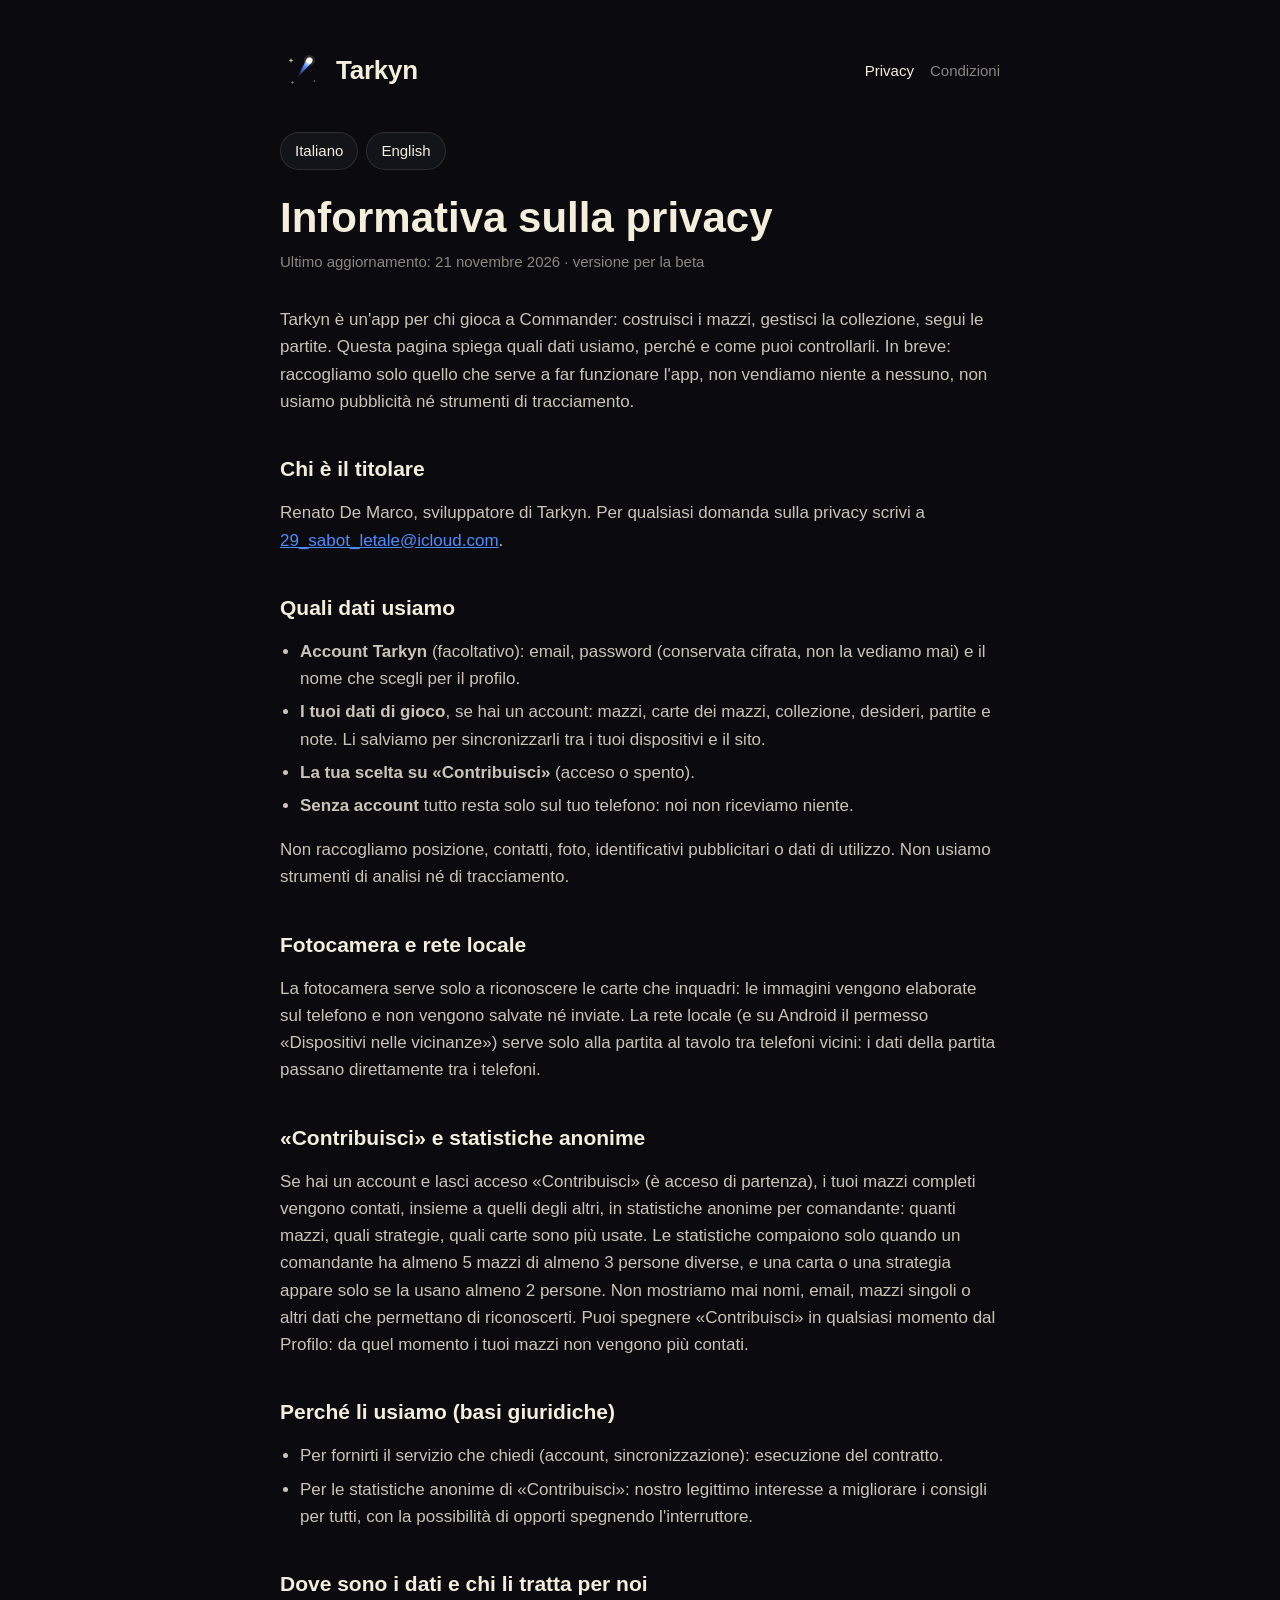
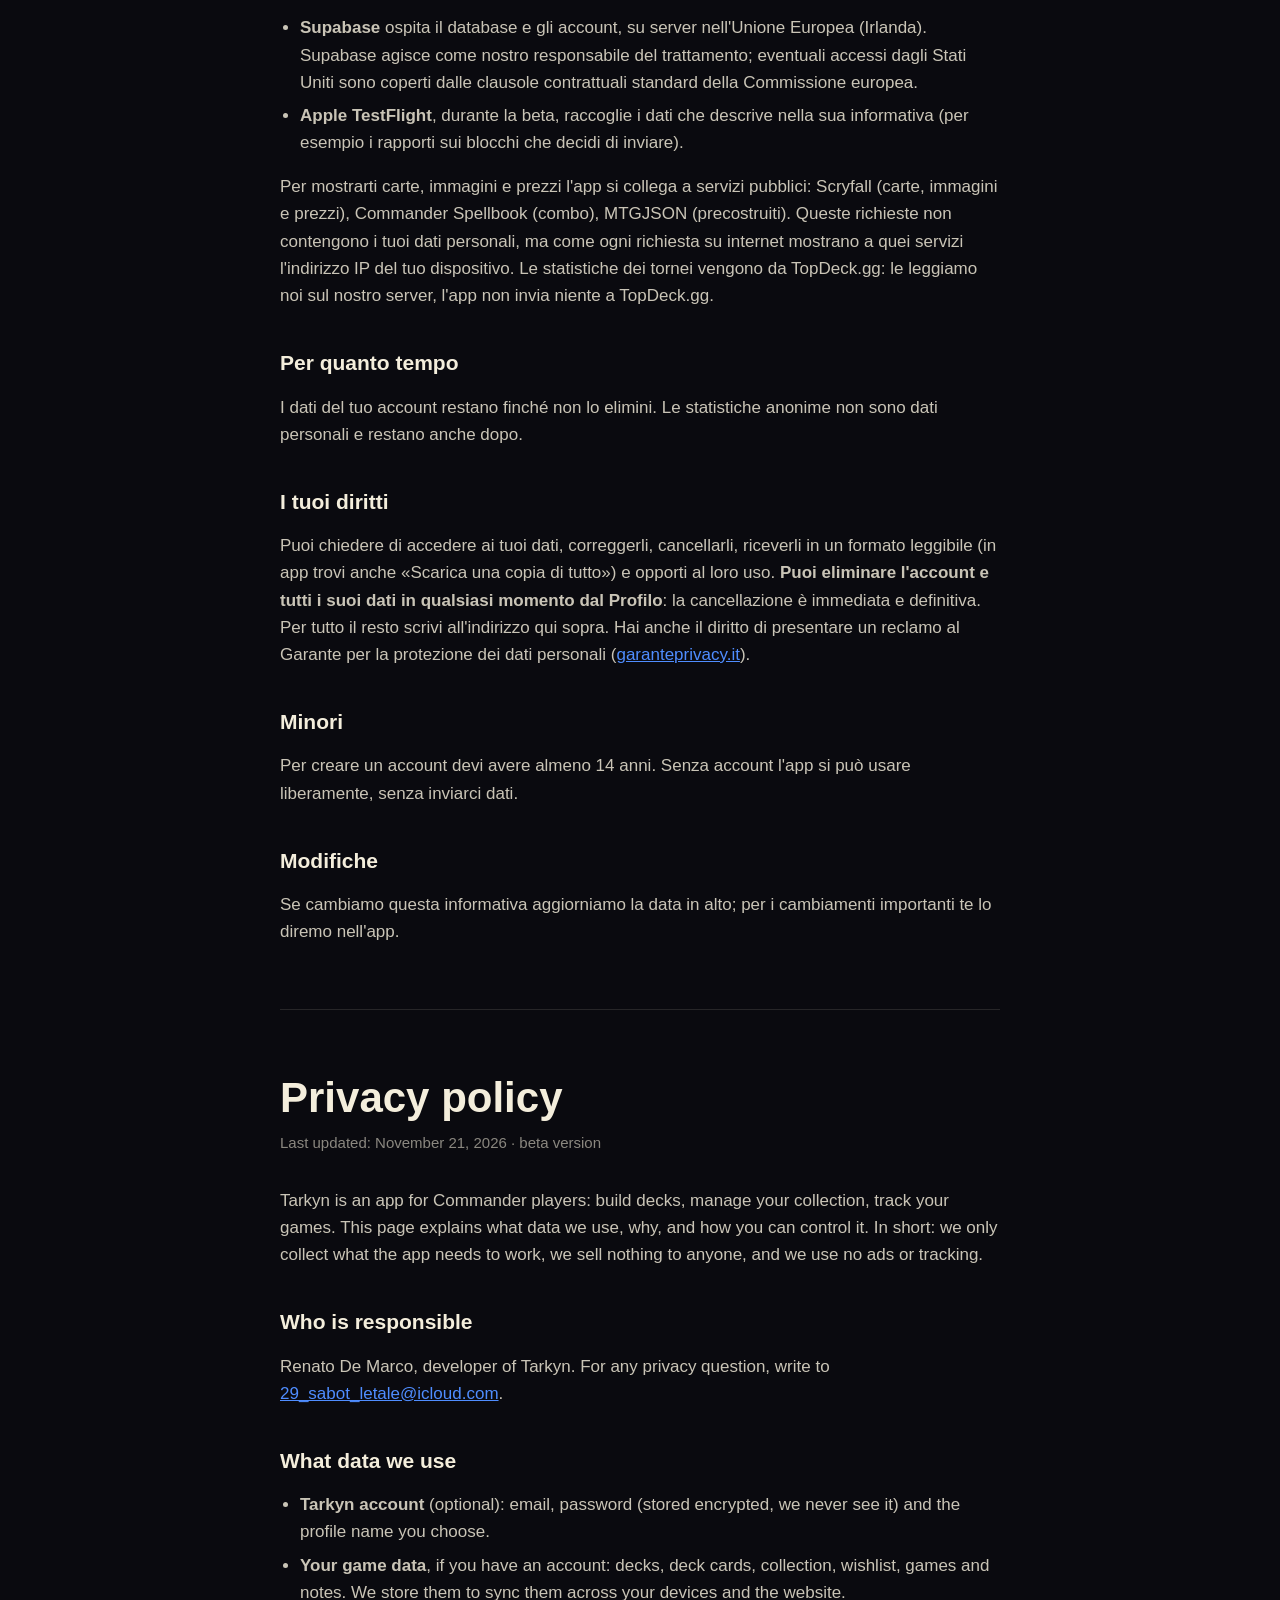
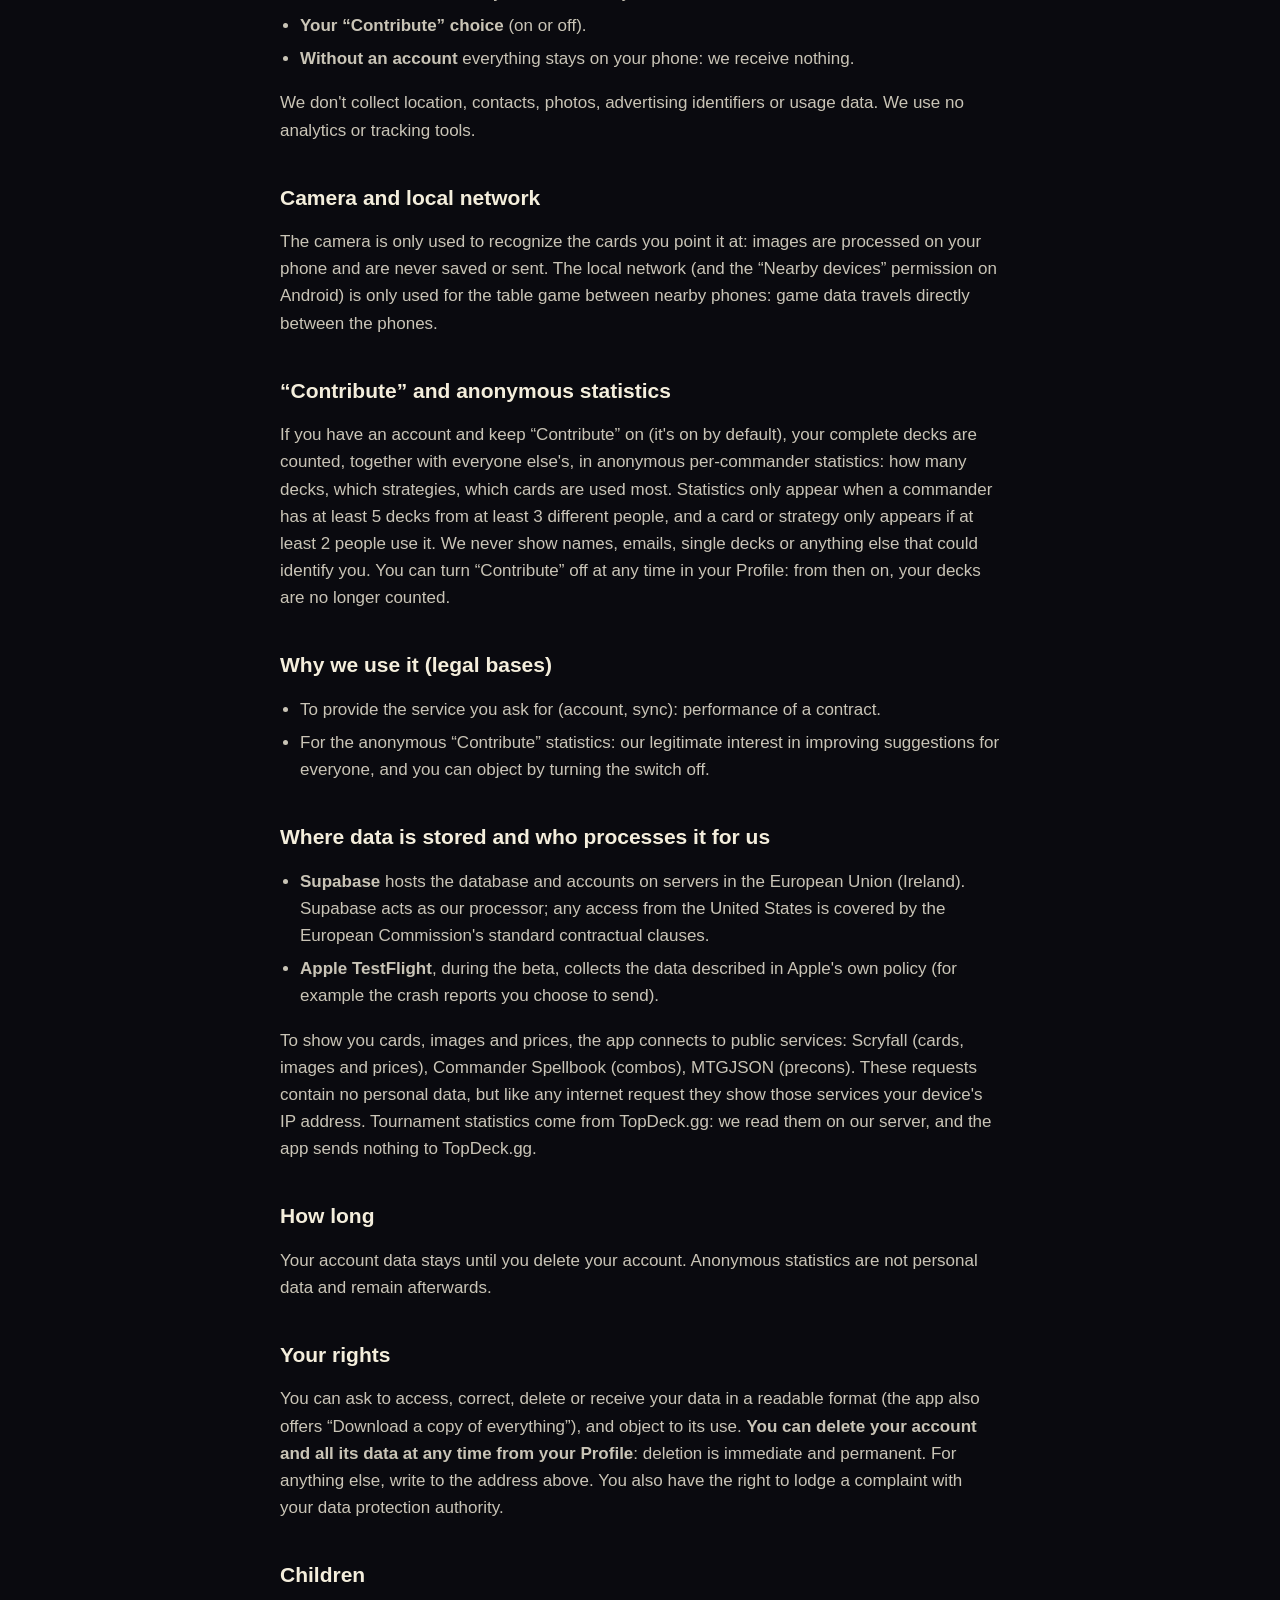
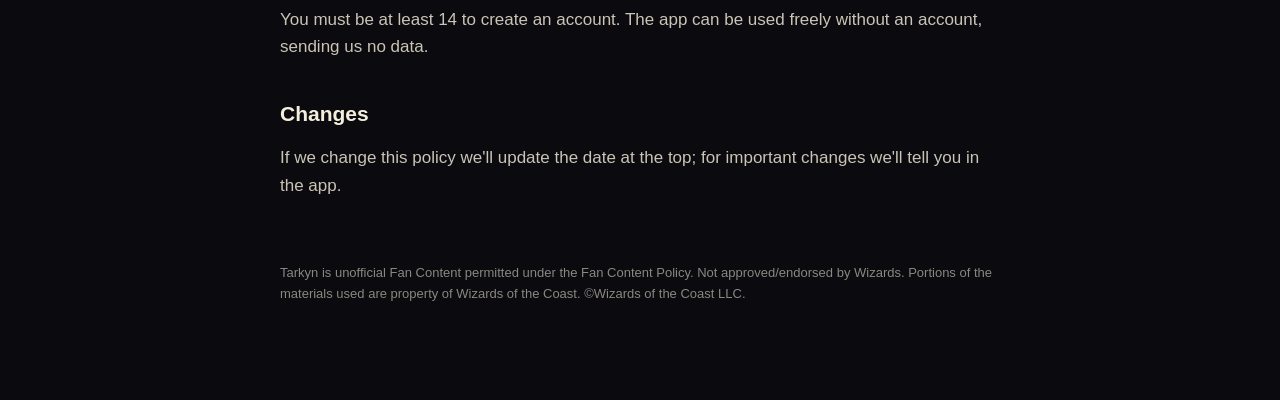
==== privacy.html @ 8ca58e92 "Pagine di Tarkyn: privacy e condizioni d'uso" ====
<!doctype html>
<html lang="it">
<head>
<meta charset="utf-8">
<meta name="viewport" content="width=device-width, initial-scale=1">
<title>Tarkyn · Privacy</title>
<meta name="description" content="Informativa sulla privacy di Tarkyn, l'app per giocatori di Commander.">
<link rel="icon" href="favicon.svg">
<link rel="stylesheet" href="stile.css">
</head>
<body>
<main>
<header>
  <svg viewBox="0 0 120 120" aria-hidden="true"><defs><linearGradient id="t" x1="60" y1="14" x2="60" y2="76" gradientUnits="userSpaceOnUse"><stop offset="0" stop-color="#F4EEDC"/><stop offset=".375" stop-color="#4F8DFF"/><stop offset="1" stop-color="#4F8DFF" stop-opacity="0"/></linearGradient></defs><g transform="translate(-8 8) rotate(35 60 66)"><path d="M51.5 18Q60 15 68.5 18L60 76Z" fill="url(#t)"/><circle cx="60" cy="17" r="15" fill="#FFFDF6" fill-opacity=".14"/><circle cx="60" cy="17" r="8.5" fill="#FFFDF6"/></g><path d="M30 27L31.96 32.04L37 34L31.96 35.96L30 41L28.04 35.96L23 34L28.04 32.04Z" fill="#F4EEDC" fill-opacity=".75"/><path d="M34 89L35.4 92.6L39 94L35.4 95.4L34 99L32.6 95.4L29 94L32.6 92.6Z" fill="#F4EEDC" fill-opacity=".5"/><path d="M94 86L95.12 88.88L98 90L95.12 91.12L94 94L92.88 91.12L90 90L92.88 88.88Z" fill="#F4EEDC" fill-opacity=".4"/></svg>
  <a href="./">Tarkyn</a>
  <nav><a href="privacy.html" aria-current="page">Privacy</a><a href="termini.html">Condizioni</a></nav>
</header>

<div class="lingue"><a href="#it">Italiano</a><a href="#en">English</a></div>

<section id="it" lang="it">
<h1>Informativa sulla privacy</h1>
<p class="data">Ultimo aggiornamento: 21 novembre 2026 · versione per la beta</p>

<p>Tarkyn è un'app per chi gioca a Commander: costruisci i mazzi, gestisci la collezione, segui le partite. Questa pagina spiega quali dati usiamo, perché e come puoi controllarli. In breve: raccogliamo solo quello che serve a far funzionare l'app, non vendiamo niente a nessuno, non usiamo pubblicità né strumenti di tracciamento.</p>

<h2>Chi è il titolare</h2>
<p>Renato De Marco, sviluppatore di Tarkyn. Per qualsiasi domanda sulla privacy scrivi a <a href="mailto:29_sabot_letale@icloud.com">29_sabot_letale@icloud.com</a>.</p>

<h2>Quali dati usiamo</h2>
<ul>
  <li><strong>Account Tarkyn</strong> (facoltativo): email, password (conservata cifrata, non la vediamo mai) e il nome che scegli per il profilo.</li>
  <li><strong>I tuoi dati di gioco</strong>, se hai un account: mazzi, carte dei mazzi, collezione, desideri, partite e note. Li salviamo per sincronizzarli tra i tuoi dispositivi e il sito.</li>
  <li><strong>La tua scelta su «Contribuisci»</strong> (acceso o spento).</li>
  <li><strong>Senza account</strong> tutto resta solo sul tuo telefono: noi non riceviamo niente.</li>
</ul>
<p>Non raccogliamo posizione, contatti, foto, identificativi pubblicitari o dati di utilizzo. Non usiamo strumenti di analisi né di tracciamento.</p>

<h2>Fotocamera e rete locale</h2>
<p>La fotocamera serve solo a riconoscere le carte che inquadri: le immagini vengono elaborate sul telefono e non vengono salvate né inviate. La rete locale (e su Android il permesso «Dispositivi nelle vicinanze») serve solo alla partita al tavolo tra telefoni vicini: i dati della partita passano direttamente tra i telefoni.</p>

<h2>«Contribuisci» e statistiche anonime</h2>
<p>Se hai un account e lasci acceso «Contribuisci» (è acceso di partenza), i tuoi mazzi completi vengono contati, insieme a quelli degli altri, in statistiche anonime per comandante: quanti mazzi, quali strategie, quali carte sono più usate. Le statistiche compaiono solo quando un comandante ha almeno 5 mazzi di almeno 3 persone diverse, e una carta o una strategia appare solo se la usano almeno 2 persone. Non mostriamo mai nomi, email, mazzi singoli o altri dati che permettano di riconoscerti. Puoi spegnere «Contribuisci» in qualsiasi momento dal Profilo: da quel momento i tuoi mazzi non vengono più contati.</p>

<h2>Perché li usiamo (basi giuridiche)</h2>
<ul>
  <li>Per fornirti il servizio che chiedi (account, sincronizzazione): esecuzione del contratto.</li>
  <li>Per le statistiche anonime di «Contribuisci»: nostro legittimo interesse a migliorare i consigli per tutti, con la possibilità di opporti spegnendo l'interruttore.</li>
</ul>

<h2>Dove sono i dati e chi li tratta per noi</h2>
<ul>
  <li><strong>Supabase</strong> ospita il database e gli account, su server nell'Unione Europea (Irlanda). Supabase agisce come nostro responsabile del trattamento; eventuali accessi dagli Stati Uniti sono coperti dalle clausole contrattuali standard della Commissione europea.</li>
  <li><strong>Apple TestFlight</strong>, durante la beta, raccoglie i dati che descrive nella sua informativa (per esempio i rapporti sui blocchi che decidi di inviare).</li>
</ul>
<p>Per mostrarti carte, immagini e prezzi l'app si collega a servizi pubblici: Scryfall (carte, immagini e prezzi), Commander Spellbook (combo), MTGJSON (precostruiti). Queste richieste non contengono i tuoi dati personali, ma come ogni richiesta su internet mostrano a quei servizi l'indirizzo IP del tuo dispositivo. Le statistiche dei tornei vengono da TopDeck.gg: le leggiamo noi sul nostro server, l'app non invia niente a TopDeck.gg.</p>

<h2>Per quanto tempo</h2>
<p>I dati del tuo account restano finché non lo elimini. Le statistiche anonime non sono dati personali e restano anche dopo.</p>

<h2>I tuoi diritti</h2>
<p>Puoi chiedere di accedere ai tuoi dati, correggerli, cancellarli, riceverli in un formato leggibile (in app trovi anche «Scarica una copia di tutto») e opporti al loro uso. <strong>Puoi eliminare l'account e tutti i suoi dati in qualsiasi momento dal Profilo</strong>: la cancellazione è immediata e definitiva. Per tutto il resto scrivi all'indirizzo qui sopra. Hai anche il diritto di presentare un reclamo al Garante per la protezione dei dati personali (<a href="https://www.garanteprivacy.it">garanteprivacy.it</a>).</p>

<h2>Minori</h2>
<p>Per creare un account devi avere almeno 14 anni. Senza account l'app si può usare liberamente, senza inviarci dati.</p>

<h2>Modifiche</h2>
<p>Se cambiamo questa informativa aggiorniamo la data in alto; per i cambiamenti importanti te lo diremo nell'app.</p>
</section>

<hr>

<section id="en" lang="en">
<h1>Privacy policy</h1>
<p class="data">Last updated: November 21, 2026 · beta version</p>

<p>Tarkyn is an app for Commander players: build decks, manage your collection, track your games. This page explains what data we use, why, and how you can control it. In short: we only collect what the app needs to work, we sell nothing to anyone, and we use no ads or tracking.</p>

<h2>Who is responsible</h2>
<p>Renato De Marco, developer of Tarkyn. For any privacy question, write to <a href="mailto:29_sabot_letale@icloud.com">29_sabot_letale@icloud.com</a>.</p>

<h2>What data we use</h2>
<ul>
  <li><strong>Tarkyn account</strong> (optional): email, password (stored encrypted, we never see it) and the profile name you choose.</li>
  <li><strong>Your game data</strong>, if you have an account: decks, deck cards, collection, wishlist, games and notes. We store them to sync them across your devices and the website.</li>
  <li><strong>Your “Contribute” choice</strong> (on or off).</li>
  <li><strong>Without an account</strong> everything stays on your phone: we receive nothing.</li>
</ul>
<p>We don't collect location, contacts, photos, advertising identifiers or usage data. We use no analytics or tracking tools.</p>

<h2>Camera and local network</h2>
<p>The camera is only used to recognize the cards you point it at: images are processed on your phone and are never saved or sent. The local network (and the “Nearby devices” permission on Android) is only used for the table game between nearby phones: game data travels directly between the phones.</p>

<h2>“Contribute” and anonymous statistics</h2>
<p>If you have an account and keep “Contribute” on (it's on by default), your complete decks are counted, together with everyone else's, in anonymous per-commander statistics: how many decks, which strategies, which cards are used most. Statistics only appear when a commander has at least 5 decks from at least 3 different people, and a card or strategy only appears if at least 2 people use it. We never show names, emails, single decks or anything else that could identify you. You can turn “Contribute” off at any time in your Profile: from then on, your decks are no longer counted.</p>

<h2>Why we use it (legal bases)</h2>
<ul>
  <li>To provide the service you ask for (account, sync): performance of a contract.</li>
  <li>For the anonymous “Contribute” statistics: our legitimate interest in improving suggestions for everyone, and you can object by turning the switch off.</li>
</ul>

<h2>Where data is stored and who processes it for us</h2>
<ul>
  <li><strong>Supabase</strong> hosts the database and accounts on servers in the European Union (Ireland). Supabase acts as our processor; any access from the United States is covered by the European Commission's standard contractual clauses.</li>
  <li><strong>Apple TestFlight</strong>, during the beta, collects the data described in Apple's own policy (for example the crash reports you choose to send).</li>
</ul>
<p>To show you cards, images and prices, the app connects to public services: Scryfall (cards, images and prices), Commander Spellbook (combos), MTGJSON (precons). These requests contain no personal data, but like any internet request they show those services your device's IP address. Tournament statistics come from TopDeck.gg: we read them on our server, and the app sends nothing to TopDeck.gg.</p>

<h2>How long</h2>
<p>Your account data stays until you delete your account. Anonymous statistics are not personal data and remain afterwards.</p>

<h2>Your rights</h2>
<p>You can ask to access, correct, delete or receive your data in a readable format (the app also offers “Download a copy of everything”), and object to its use. <strong>You can delete your account and all its data at any time from your Profile</strong>: deletion is immediate and permanent. For anything else, write to the address above. You also have the right to lodge a complaint with your data protection authority.</p>

<h2>Children</h2>
<p>You must be at least 14 to create an account. The app can be used freely without an account, sending us no data.</p>

<h2>Changes</h2>
<p>If we change this policy we'll update the date at the top; for important changes we'll tell you in the app.</p>
</section>

<footer>Tarkyn is unofficial Fan Content permitted under the Fan Content Policy. Not approved/endorsed by Wizards. Portions of the materials used are property of Wizards of the Coast. ©Wizards of the Coast LLC.</footer>
</main>
</body>
</html>
---- stile.css ----
:root { --notte: #0A0A0F; --superficie: #13131A; --avorio: #F4EEDC; --testo: rgba(244, 238, 220, .82); --tenue: rgba(244, 238, 220, .55); --blu: #4F8DFF; }
* { box-sizing: border-box; }
html { background: var(--notte); }
body {
  margin: 0; color: var(--testo); font: 17px/1.6 -apple-system, BlinkMacSystemFont, "SF Pro Text", "Segoe UI", Roboto, sans-serif;
  background: radial-gradient(60rem 40rem at 85% -10%, rgba(79, 141, 255, .22), transparent 70%), var(--notte);
  min-height: 100vh;
}
main { max-width: 760px; margin: 0 auto; padding: 48px 20px 96px; }
header { display: flex; align-items: center; flex-wrap: wrap; gap: 12px; margin-bottom: 40px; }
header svg { width: 44px; height: 44px; flex: none; }
header > a { color: var(--avorio); text-decoration: none; font: 800 26px/1 -apple-system, "SF Pro Display", sans-serif; font-stretch: expanded; letter-spacing: -.01em; }
nav { margin-left: auto; display: flex; gap: 16px; font: 500 15px/1 -apple-system, sans-serif; }
nav a { color: var(--tenue); text-decoration: none; }
nav a[aria-current] { color: var(--avorio); }
h1 { color: var(--avorio); font: 800 clamp(30px, 6vw, 42px)/1.15 -apple-system, "SF Pro Display", sans-serif; font-stretch: expanded; margin: 0 0 8px; }
h2 { color: var(--avorio); font: 700 21px/1.3 -apple-system, "SF Pro Display", sans-serif; margin: 40px 0 8px; }
.data { color: var(--tenue); font-size: 15px; margin: 0 0 32px; }
a { color: var(--blu); }
ul { padding-left: 20px; }
li { margin: 6px 0; }
.lingue { display: inline-flex; gap: 8px; margin-bottom: 24px; }
.lingue a { padding: 6px 14px; border-radius: 999px; background: var(--superficie); color: var(--avorio); text-decoration: none; font-size: 15px; border: 1px solid rgba(244, 238, 220, .12); }
.nota { background: var(--superficie); border: 1px solid rgba(244, 238, 220, .1); border-radius: 20px; padding: 16px 20px; margin: 24px 0; }
footer { margin-top: 64px; color: var(--tenue); font-size: 13px; }
hr { border: 0; border-top: 1px solid rgba(244, 238, 220, .12); margin: 64px 0; }
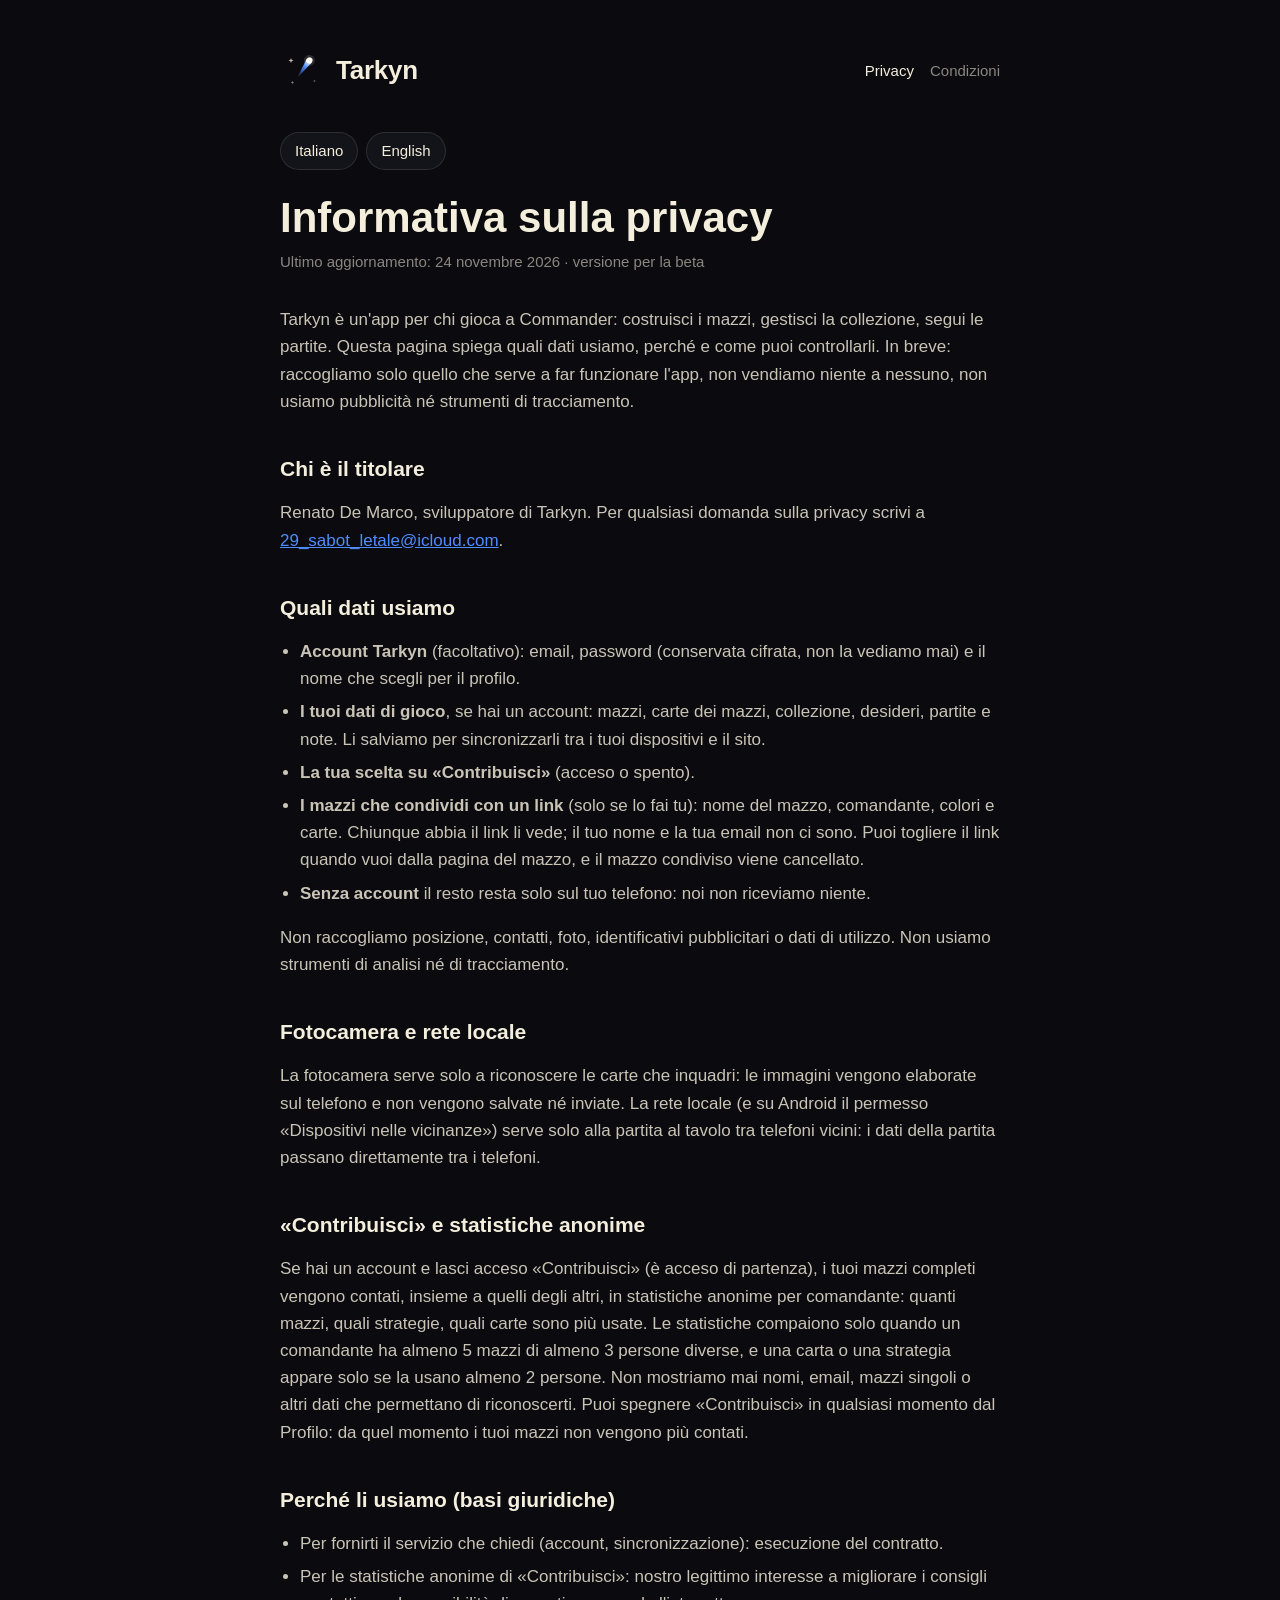
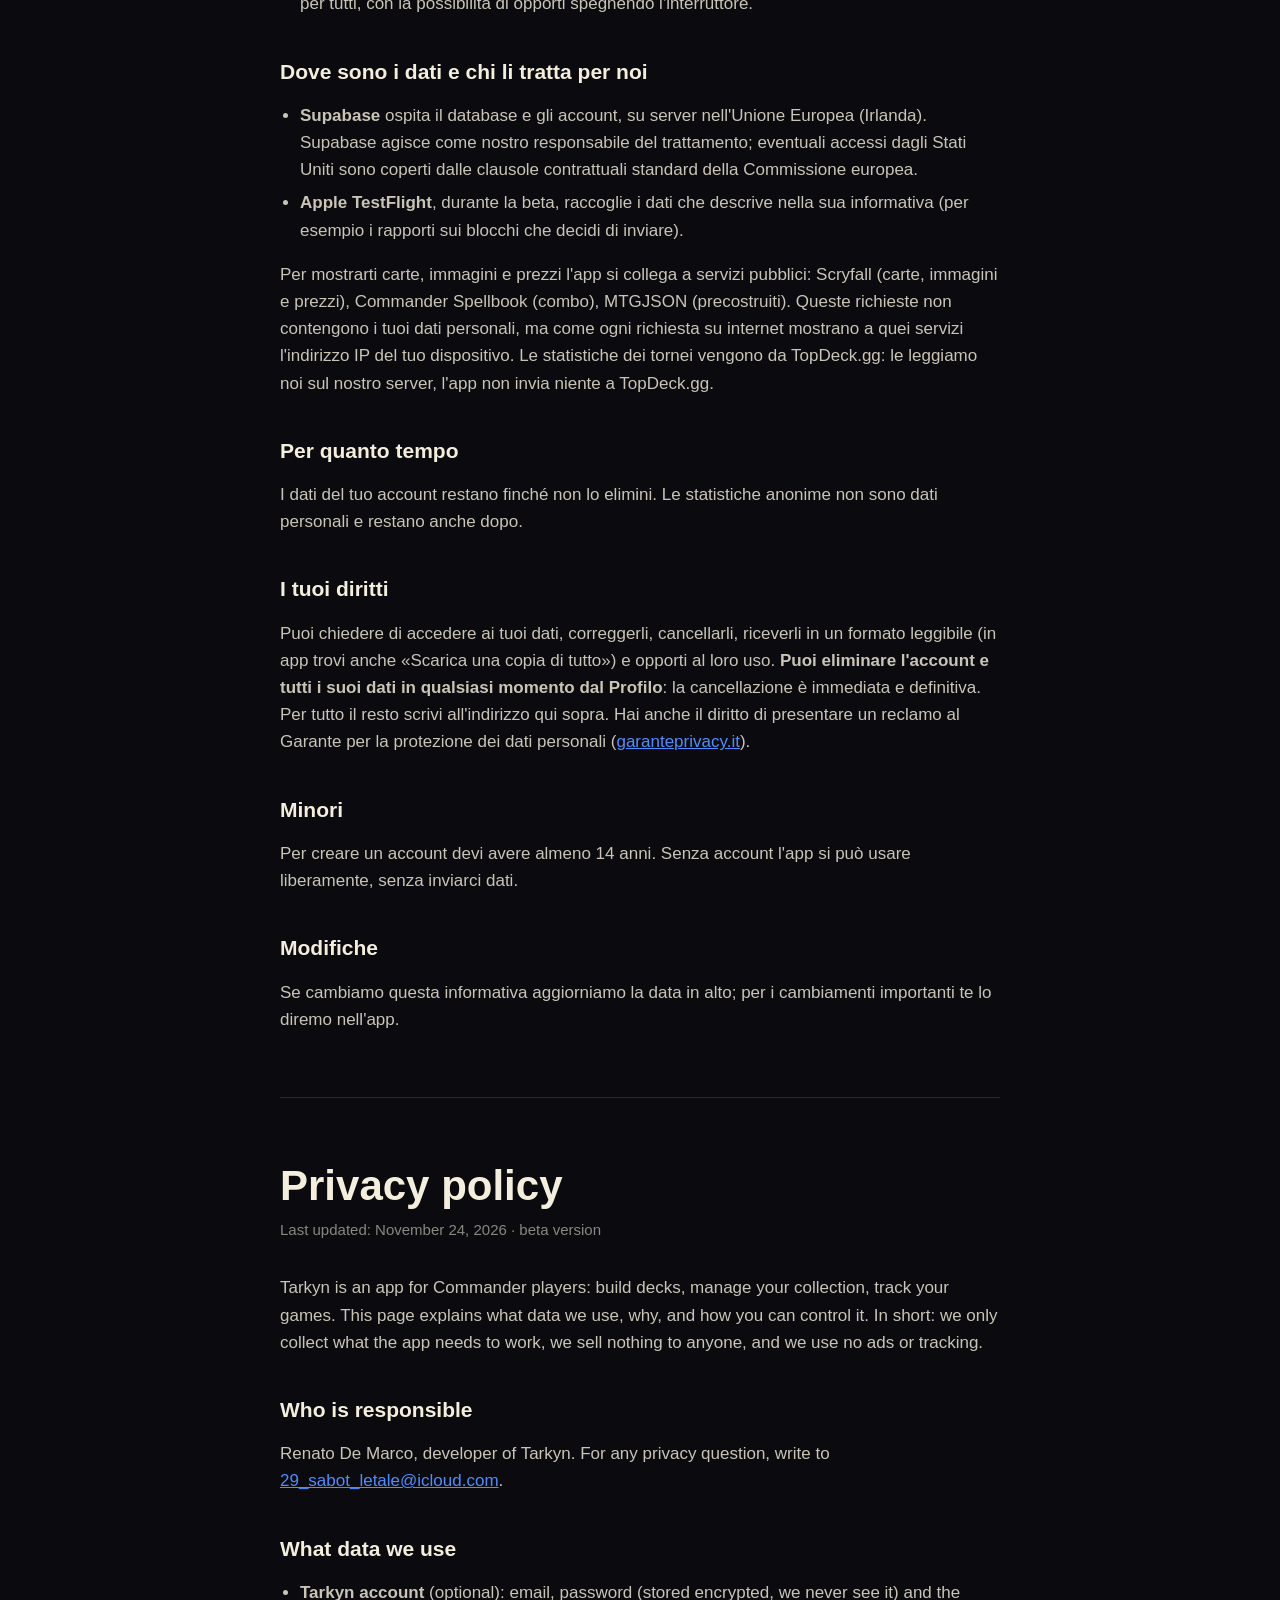
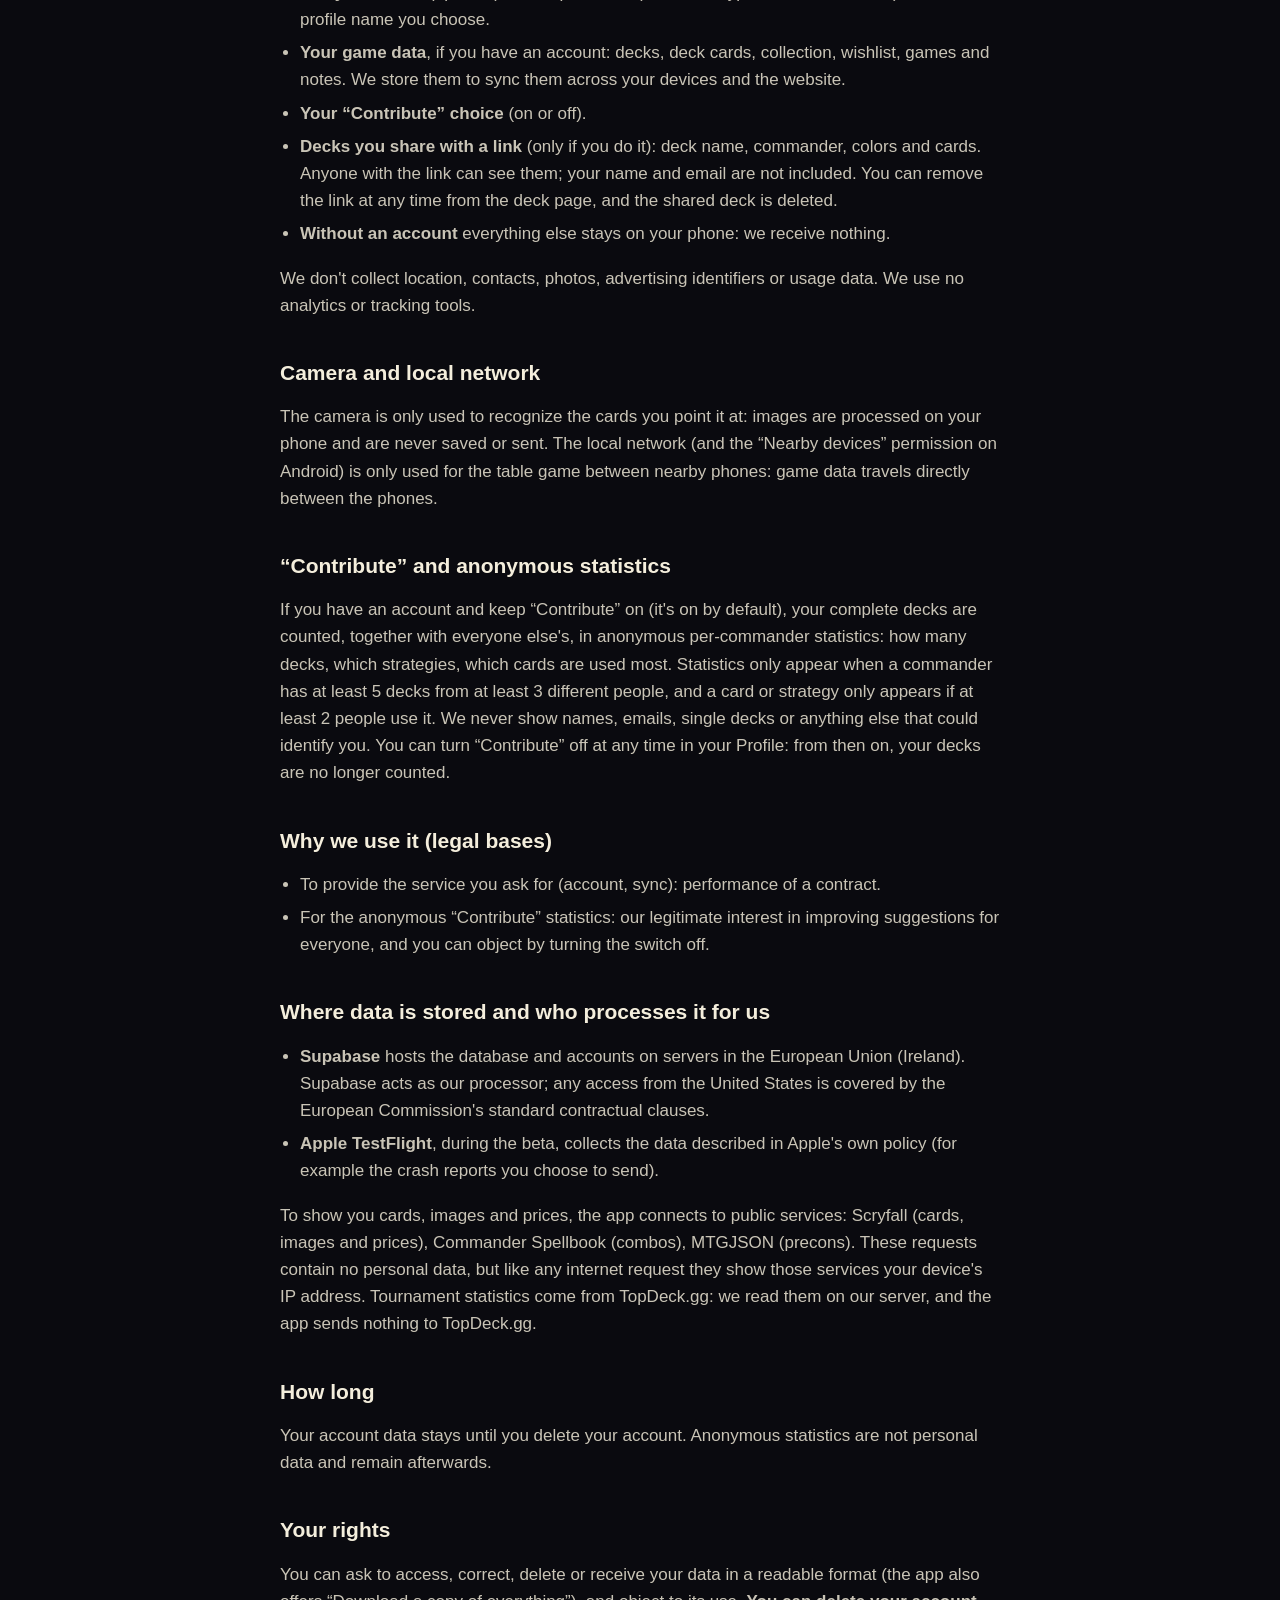
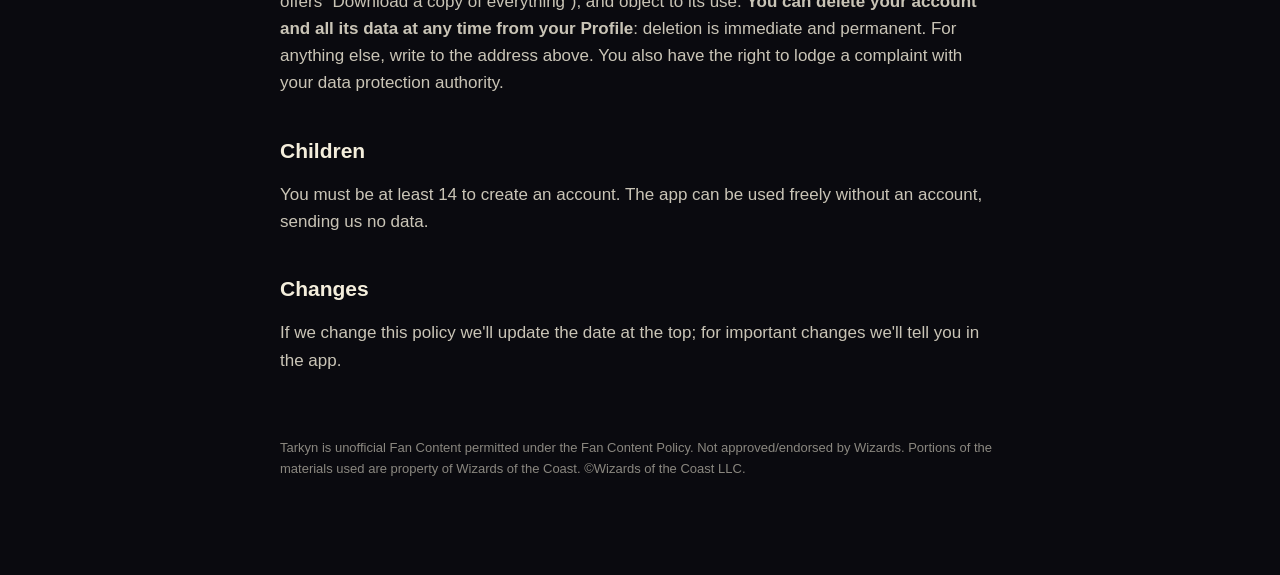
==== commit db19d41d: "Pagina dei mazzi condivisi con un link; privacy: mazzi condivisi Co-Authored-By: Claude Opus 5.5 <no" ====
--- a/privacy.html
+++ b/privacy.html
@@ -20,7 +20,7 @@
 
 <section id="it" lang="it">
 <h1>Informativa sulla privacy</h1>
-<p class="data">Ultimo aggiornamento: 21 novembre 2026 · versione per la beta</p>
+<p class="data">Ultimo aggiornamento: 24 novembre 2026 · versione per la beta</p>
 
 <p>Tarkyn è un'app per chi gioca a Commander: costruisci i mazzi, gestisci la collezione, segui le partite. Questa pagina spiega quali dati usiamo, perché e come puoi controllarli. In breve: raccogliamo solo quello che serve a far funzionare l'app, non vendiamo niente a nessuno, non usiamo pubblicità né strumenti di tracciamento.</p>
 
@@ -32,7 +32,8 @@
   <li><strong>Account Tarkyn</strong> (facoltativo): email, password (conservata cifrata, non la vediamo mai) e il nome che scegli per il profilo.</li>
   <li><strong>I tuoi dati di gioco</strong>, se hai un account: mazzi, carte dei mazzi, collezione, desideri, partite e note. Li salviamo per sincronizzarli tra i tuoi dispositivi e il sito.</li>
   <li><strong>La tua scelta su «Contribuisci»</strong> (acceso o spento).</li>
-  <li><strong>Senza account</strong> tutto resta solo sul tuo telefono: noi non riceviamo niente.</li>
+  <li><strong>I mazzi che condividi con un link</strong> (solo se lo fai tu): nome del mazzo, comandante, colori e carte. Chiunque abbia il link li vede; il tuo nome e la tua email non ci sono. Puoi togliere il link quando vuoi dalla pagina del mazzo, e il mazzo condiviso viene cancellato.</li>
+  <li><strong>Senza account</strong> il resto resta solo sul tuo telefono: noi non riceviamo niente.</li>
 </ul>
 <p>Non raccogliamo posizione, contatti, foto, identificativi pubblicitari o dati di utilizzo. Non usiamo strumenti di analisi né di tracciamento.</p>
 
@@ -72,7 +73,7 @@
 
 <section id="en" lang="en">
 <h1>Privacy policy</h1>
-<p class="data">Last updated: November 21, 2026 · beta version</p>
+<p class="data">Last updated: November 24, 2026 · beta version</p>
 
 <p>Tarkyn is an app for Commander players: build decks, manage your collection, track your games. This page explains what data we use, why, and how you can control it. In short: we only collect what the app needs to work, we sell nothing to anyone, and we use no ads or tracking.</p>
 
@@ -84,7 +85,8 @@
   <li><strong>Tarkyn account</strong> (optional): email, password (stored encrypted, we never see it) and the profile name you choose.</li>
   <li><strong>Your game data</strong>, if you have an account: decks, deck cards, collection, wishlist, games and notes. We store them to sync them across your devices and the website.</li>
   <li><strong>Your “Contribute” choice</strong> (on or off).</li>
-  <li><strong>Without an account</strong> everything stays on your phone: we receive nothing.</li>
+  <li><strong>Decks you share with a link</strong> (only if you do it): deck name, commander, colors and cards. Anyone with the link can see them; your name and email are not included. You can remove the link at any time from the deck page, and the shared deck is deleted.</li>
+  <li><strong>Without an account</strong> everything else stays on your phone: we receive nothing.</li>
 </ul>
 <p>We don't collect location, contacts, photos, advertising identifiers or usage data. We use no analytics or tracking tools.</p>
 
